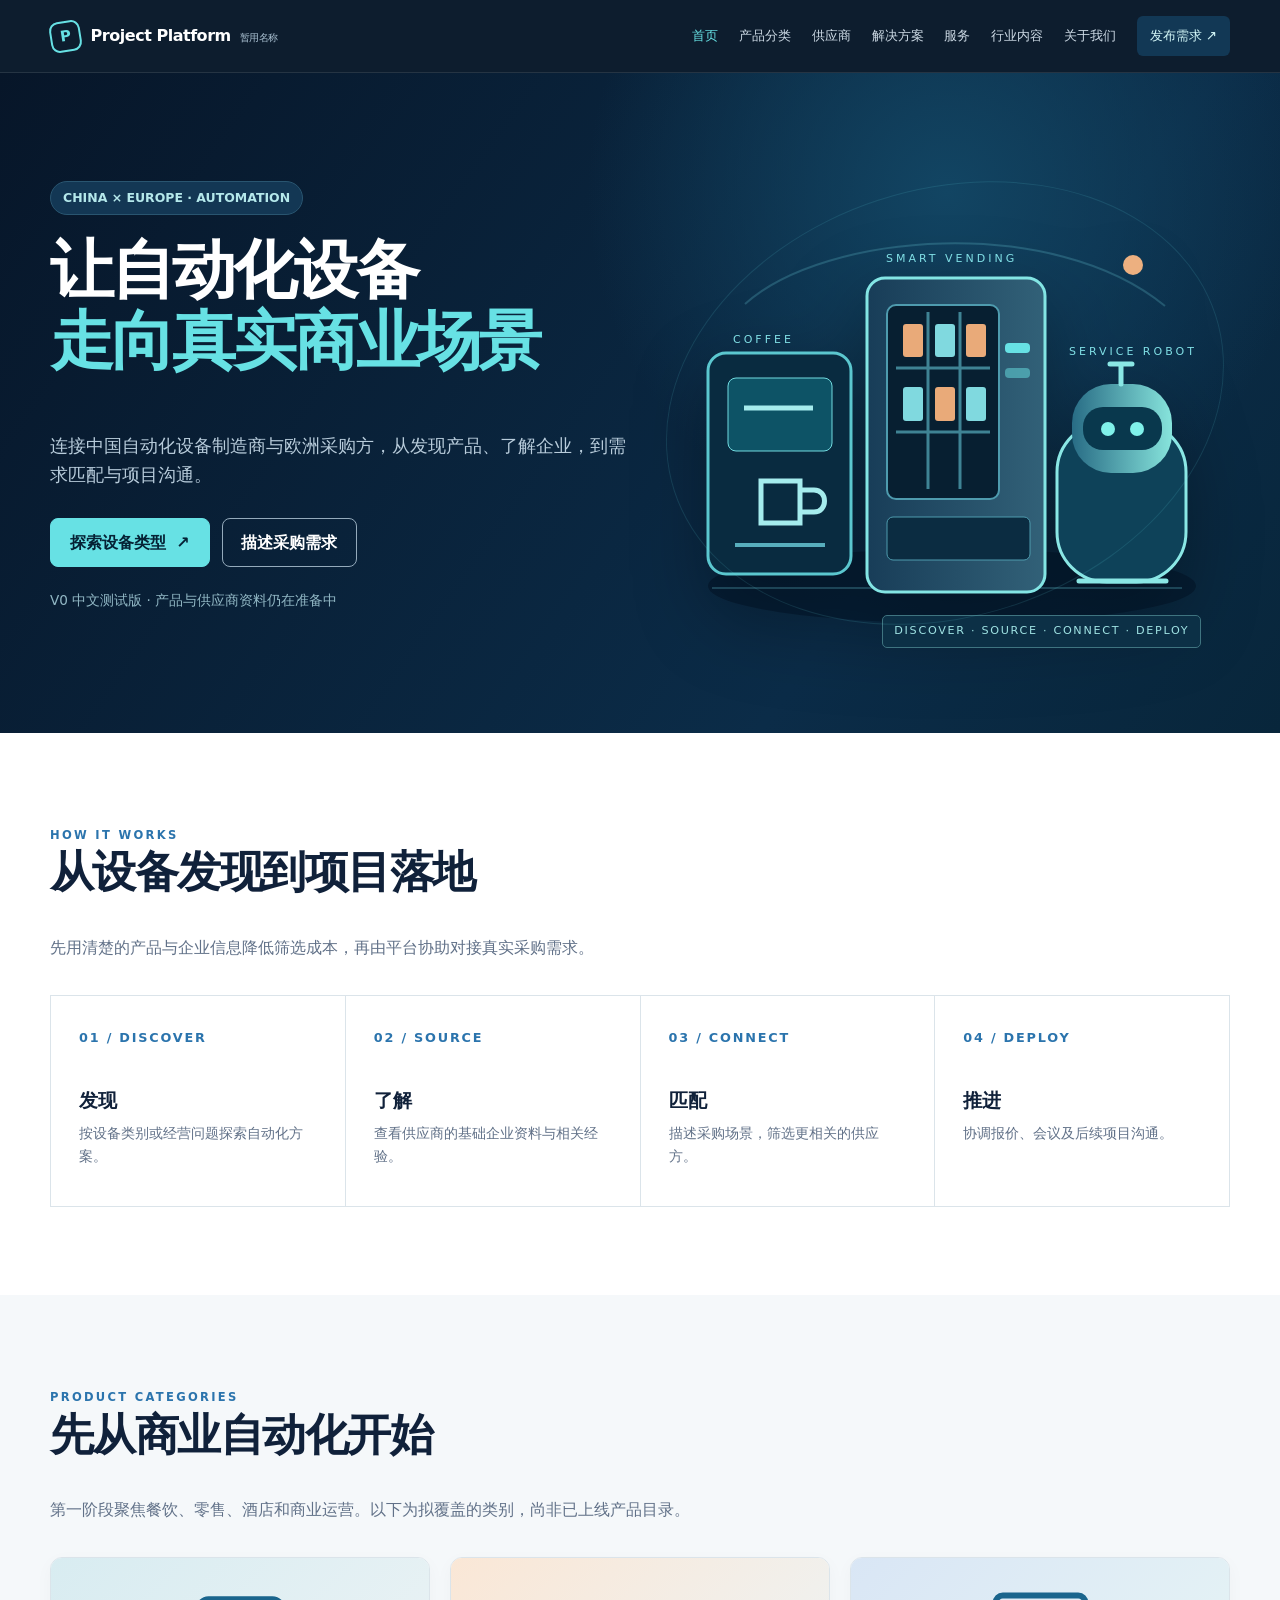
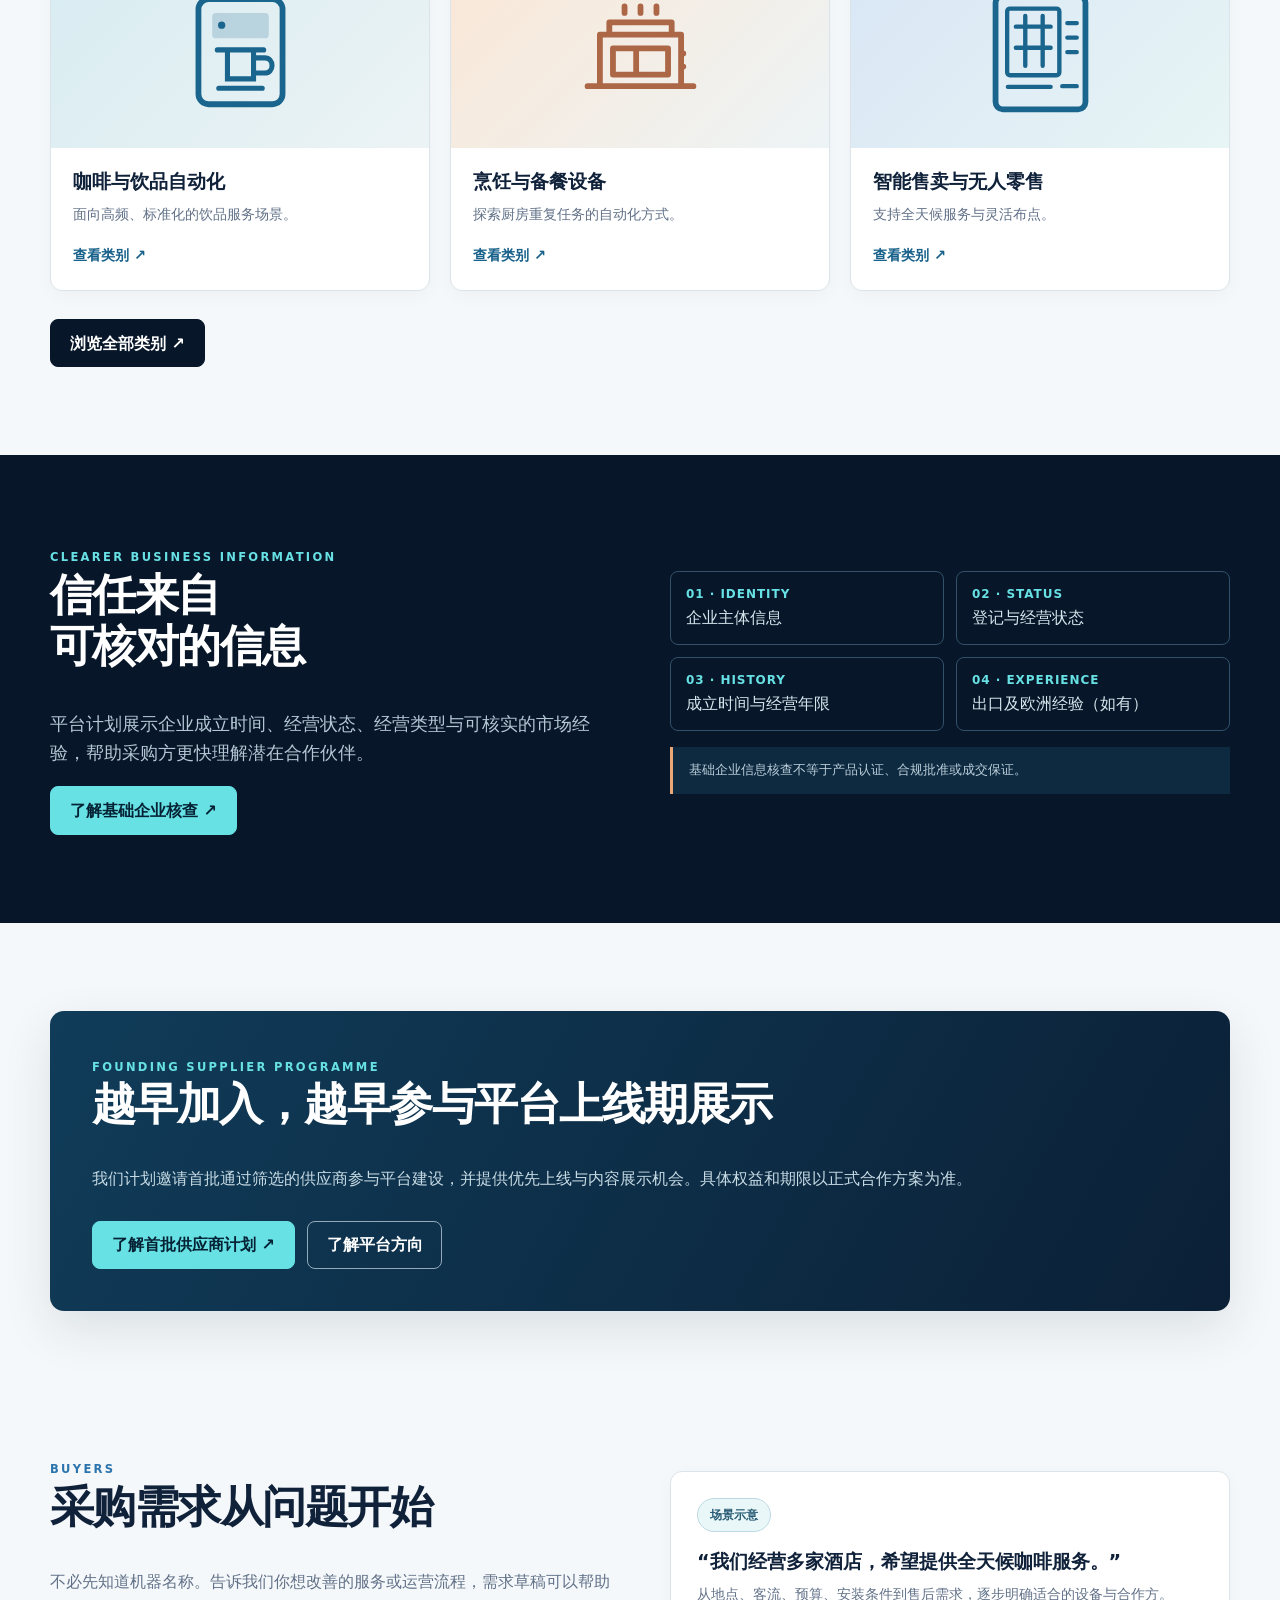
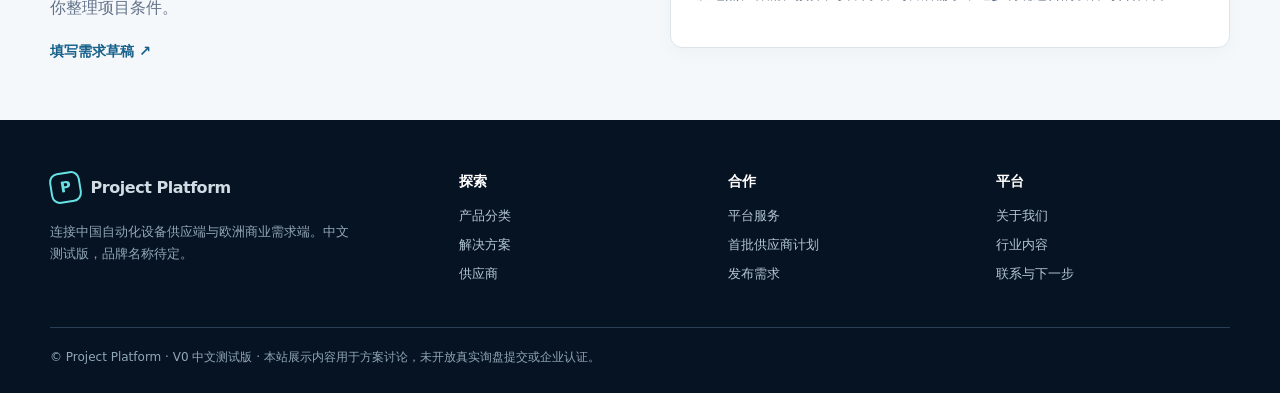
==== index.html @ 9dcdb8d5 "Build Chinese V0 automation marketplace website" ====
<!doctype html><html lang="zh-CN"><head><meta charset="utf-8"><meta name="viewport" content="width=device-width, initial-scale=1"><meta name="robots" content="noindex,nofollow"><meta name="description" content="Project Platform 中文测试版：探索面向餐饮、零售和商业运营的自动化设备与跨境采购服务。"><title>Project Platform｜自动化设备跨境连接平台</title><link rel="icon" href="assets/favicon.svg" type="image/svg+xml"><link rel="stylesheet" href="assets/style.css"><script src="assets/app.js" defer></script></head><body data-page="home"><a class="skip-link" href="#main">跳到正文</a><div id="site-header"></div><main id="main">
<section class="hero"><div class="container hero-grid"><div><span class="pill dark">CHINA × EUROPE · AUTOMATION</span><h1 style="margin-top:20px">让自动化设备<br><em>走向真实商业场景</em></h1><p class="lead">连接中国自动化设备制造商与欧洲采购方，从发现产品、了解企业，到需求匹配与项目沟通。</p><div class="button-group"><a class="button" href="products.html">探索设备类型 <span aria-hidden="true">↗</span></a><a class="button secondary" href="requirement.html">描述采购需求</a></div><p class="subtle" style="color:#91b7c4;margin-top:22px">V0 中文测试版 · 产品与供应商资料仍在准备中</p></div><div class="hero-art" aria-label="自动咖啡设备、售卖机与服务机器人概念示意"><svg viewBox="0 0 570 480" role="img" aria-hidden="true" xmlns="http://www.w3.org/2000/svg"><defs><linearGradient id="g1" x1="0" x2="1"><stop stop-color="#286c85"/><stop offset="1" stop-color="#87e4dc"/></linearGradient><linearGradient id="g2" x1="0" x2="1"><stop stop-color="#183d58"/><stop offset="1" stop-color="#326178"/></linearGradient></defs><ellipse cx="292" cy="423" rx="244" ry="37" fill="#001020" opacity=".48"/><path d="M52 425h470M85 141c80-72 308-90 420 2" fill="none" stroke="#5fb8c5" stroke-opacity=".28" stroke-width="2"/><circle cx="473" cy="102" r="10" fill="#edb080"/><circle cx="68" cy="296" r="5" fill="#67e1e4"/><g transform="translate(48 157)"><rect x="0" y="33" width="143" height="221" rx="18" fill="#092b40" stroke="#5bc7cf" stroke-width="3"/><rect x="20" y="58" width="104" height="73" rx="8" fill="#0d5366" stroke="#72dbe0"/><path d="M36 88h69M53 161h39v42H53zm39 9h14c14 0 14 22 0 22H92" fill="none" stroke="#a5eced" stroke-width="5"/><path d="M27 225h90" stroke="#58aebd" stroke-width="4"/><text x="25" y="23" fill="#80dfe5" font-size="11" letter-spacing="3">COFFEE</text></g><g transform="translate(207 75)"><rect x="0" y="40" width="178" height="314" rx="18" fill="url(#g2)" stroke="#83e5e4" stroke-width="3"/><rect x="20" y="67" width="112" height="194" rx="9" fill="#071f31" stroke="#4e9bae" stroke-width="2"/><path d="M29 130h94M29 194h94M61 74v177M93 74v177" stroke="#4d9dad" opacity=".8" stroke-width="3"/><rect x="36" y="86" width="20" height="33" rx="3" fill="#e9aa79"/><rect x="68" y="86" width="20" height="33" rx="3" fill="#80d9df"/><rect x="99" y="86" width="20" height="33" rx="3" fill="#e9aa79"/><rect x="36" y="149" width="20" height="34" rx="3" fill="#80d9df"/><rect x="68" y="149" width="20" height="34" rx="3" fill="#e9aa79"/><rect x="99" y="149" width="20" height="34" rx="3" fill="#80d9df"/><rect x="138" y="105" width="25" height="10" rx="4" fill="#67e1e4"/><rect x="138" y="130" width="25" height="10" rx="4" fill="#67e1e4" opacity=".5"/><rect x="20" y="279" width="143" height="43" rx="6" fill="#0b2c41" stroke="#4e9bae"/><text x="19" y="24" fill="#80dfe5" font-size="11" letter-spacing="3">SMART VENDING</text></g><g transform="translate(397 179)"><rect x="0" y="80" width="129" height="160" rx="50" fill="#0e4259" stroke="#8ae7e5" stroke-width="3"/><rect x="15" y="42" width="100" height="89" rx="39" fill="url(#g1)"/><rect x="26" y="65" width="79" height="43" rx="20" fill="#09384d"/><circle cx="51" cy="87" r="7" fill="#80f1ea"/><circle cx="80" cy="87" r="7" fill="#80f1ea"/><path d="M64 42V23m-11-1h22M22 239h87" stroke="#8ae7e5" stroke-width="5" stroke-linecap="round"/><text x="12" y="13" fill="#80dfe5" font-size="11" letter-spacing="3">SERVICE ROBOT</text></g></svg><div class="hero-caption">DISCOVER · SOURCE · CONNECT · DEPLOY</div></div></div></section>
<section class="section story"><div class="container"><div class="section-heading reveal"><span class="eyebrow">HOW IT WORKS</span><h2>从设备发现到项目落地</h2><p>先用清楚的产品与企业信息降低筛选成本，再由平台协助对接真实采购需求。</p></div><div class="story-grid"><div class="story-step reveal"><span>01 / DISCOVER</span><h3>发现</h3><p>按设备类别或经营问题探索自动化方案。</p></div><div class="story-step reveal"><span>02 / SOURCE</span><h3>了解</h3><p>查看供应商的基础企业资料与相关经验。</p></div><div class="story-step reveal"><span>03 / CONNECT</span><h3>匹配</h3><p>描述采购场景，筛选更相关的供应方。</p></div><div class="story-step reveal"><span>04 / DEPLOY</span><h3>推进</h3><p>协调报价、会议及后续项目沟通。</p></div></div></div></section>
<section class="section"><div class="container"><div class="section-heading reveal"><span class="eyebrow">PRODUCT CATEGORIES</span><h2>先从商业自动化开始</h2><p>第一阶段聚焦餐饮、零售、酒店和商业运营。以下为拟覆盖的类别，尚非已上线产品目录。</p></div><div class="card-grid"><article class="card reveal"><div class="card-visual"><svg aria-hidden="true"><use href="assets/illustrations.svg#coffee"/></svg></div><div class="card-body"><h3>咖啡与饮品自动化</h3><p>面向高频、标准化的饮品服务场景。</p><a class="text-link" href="products.html#coffee">查看类别 ↗</a></div></article><article class="card reveal"><div class="card-visual orange"><svg aria-hidden="true"><use href="assets/illustrations.svg#cooking"/></svg></div><div class="card-body"><h3>烹饪与备餐设备</h3><p>探索厨房重复任务的自动化方式。</p><a class="text-link" href="products.html#cooking">查看类别 ↗</a></div></article><article class="card reveal"><div class="card-visual blue"><svg aria-hidden="true"><use href="assets/illustrations.svg#vending"/></svg></div><div class="card-body"><h3>智能售卖与无人零售</h3><p>支持全天候服务与灵活布点。</p><a class="text-link" href="products.html#vending">查看类别 ↗</a></div></article></div><div style="margin-top:28px"><a class="button ink" href="products.html">浏览全部类别 ↗</a></div></div></section>
<section class="section dark-section"><div class="container split"><div class="reveal"><span class="eyebrow light">CLEARER BUSINESS INFORMATION</span><h2>信任来自<br>可核对的信息</h2><p class="lead">平台计划展示企业成立时间、经营状态、经营类型与可核实的市场经验，帮助采购方更快理解潜在合作伙伴。</p><a class="button" href="suppliers.html">了解基础企业核查 ↗</a></div><div class="reveal"><div class="trust-list"><div><strong>01 · Identity</strong>企业主体信息</div><div><strong>02 · Status</strong>登记与经营状态</div><div><strong>03 · History</strong>成立时间与经营年限</div><div><strong>04 · Experience</strong>出口及欧洲经验（如有）</div></div><p class="note dark" style="margin-top:16px">基础企业信息核查不等于产品认证、合规批准或成交保证。</p></div></div></section>
<section class="section"><div class="container"><div class="callout reveal"><span class="eyebrow light">FOUNDING SUPPLIER PROGRAMME</span><h2>越早加入，越早参与平台上线期展示</h2><p>我们计划邀请首批通过筛选的供应商参与平台建设，并提供优先上线与内容展示机会。具体权益和期限以正式合作方案为准。</p><div class="button-group"><a class="button" href="suppliers.html#founding">了解首批供应商计划 ↗</a><a class="button secondary" href="about.html">了解平台方向</a></div></div></div></section>
<section class="section-tight"><div class="container split"><div><span class="eyebrow">BUYERS</span><h2>采购需求从问题开始</h2><p>不必先知道机器名称。告诉我们你想改善的服务或运营流程，需求草稿可以帮助你整理项目条件。</p><a class="text-link" href="requirement.html">填写需求草稿 ↗</a></div><div class="card" style="padding:26px"><span class="pill">场景示意</span><h3 style="margin-top:18px">“我们经营多家酒店，希望提供全天候咖啡服务。”</h3><p>从地点、客流、预算、安装条件到售后需求，逐步明确适合的设备与合作方。</p></div></div></section>
</main><div id="site-footer"></div></body></html>
---- assets/style.css ----
:root{--ink:#10213a;--muted:#617188;--navy:#071629;--navy2:#0c2543;--cyan:#67e1e4;--blue:#2b74ad;--cream:#f5f8fa;--line:#dbe4ea;--white:#fff;--orange:#e9a777;--shadow:0 18px 50px rgba(9,33,59,.11)}
*{box-sizing:border-box}html{scroll-behavior:smooth}body{margin:0;font-family:Inter,"Noto Sans SC","Microsoft YaHei",system-ui,sans-serif;color:var(--ink);background:var(--cream);line-height:1.65}button,input,select,textarea{font:inherit}button{cursor:pointer}a{color:inherit;text-decoration:none}img,svg{max-width:100%}.skip-link{position:absolute;left:-9999px;top:0;background:#fff;padding:.6rem 1rem;z-index:100}.skip-link:focus{left:1rem}.container{width:min(1180px,calc(100% - 40px));margin:auto}.eyebrow{text-transform:uppercase;letter-spacing:.2em;font-size:.72rem;font-weight:800;color:var(--blue)}.eyebrow.light{color:var(--cyan)}h1,h2,h3,p{margin-top:0}h1{font-size:clamp(2.7rem,5vw,5rem);line-height:1.11;letter-spacing:-.045em}h2{font-size:clamp(2rem,3.4vw,3.2rem);line-height:1.18;letter-spacing:-.035em}h3{font-size:1.2rem;line-height:1.3}p{color:var(--muted)}.lead{font-size:1.13rem;max-width:720px}.section{padding:88px 0}.section-tight{padding:56px 0}.section-heading{max-width:760px;margin-bottom:34px}.section-heading p{max-width:680px}.subtle{font-size:.85rem;color:var(--muted)}.pill{display:inline-flex;align-items:center;gap:.5rem;border:1px solid #bcd8e1;border-radius:99px;padding:.36rem .75rem;color:#295d76;font-size:.78rem;font-weight:700;background:#eaf7f8}.pill.dark{background:#133754;border-color:#295570;color:#b4e8eb}.button{display:inline-flex;align-items:center;justify-content:center;gap:.65rem;background:var(--cyan);color:#052235;border:1px solid var(--cyan);padding:.85rem 1.18rem;border-radius:8px;font-weight:800;line-height:1.2;transition:transform .18s,box-shadow .18s,background .18s}.button:hover{transform:translateY(-2px);box-shadow:0 10px 26px rgba(61,205,214,.22)}.button:focus-visible,a:focus-visible,button:focus-visible,input:focus-visible,select:focus-visible,textarea:focus-visible{outline:3px solid #f0ad68;outline-offset:3px}.button.secondary{background:transparent;border-color:#94aabb;color:#fff}.button.secondary:hover{background:#16344d}.button.ink{background:var(--navy);border-color:var(--navy);color:#fff}.button.outline{background:transparent;border-color:#90abbc;color:var(--navy)}.button-group{display:flex;flex-wrap:wrap;gap:.75rem;margin-top:1.75rem}.site-header{position:sticky;top:0;z-index:50;background:rgba(6,22,40,.97);color:#fff;border-bottom:1px solid rgba(255,255,255,.1);backdrop-filter:blur(12px)}.header-inner{height:72px;display:flex;align-items:center;justify-content:space-between;gap:2rem}.brand{display:flex;align-items:center;gap:.6rem;font-weight:900;letter-spacing:-.03em;white-space:nowrap}.brand-mark{display:grid;place-items:center;width:31px;height:31px;border:2px solid var(--cyan);border-radius:9px;color:var(--cyan);font-size:.93rem;transform:rotate(-9deg)}.brand small{font-size:.65rem;color:#aac1d2;font-weight:500;margin-left:.25rem}.nav-links{display:flex;align-items:center;gap:1.3rem;font-size:.84rem}.nav-links a{color:#cedbe6;transition:color .18s}.nav-links a:hover,.nav-links a[aria-current=page]{color:var(--cyan)}.nav-links .nav-cta{background:#123855;color:#d5f9f9;padding:.55rem .8rem;border-radius:6px}.menu-toggle{display:none;background:none;color:#fff;border:1px solid #4f6579;border-radius:6px;padding:.4rem .65rem}.hero{background:radial-gradient(circle at 74% 18%,#124563 0,transparent 33%),linear-gradient(125deg,#071629,#0b2c48 70%,#08263b);color:#fff;overflow:hidden}.hero-grid{min-height:655px;display:grid;grid-template-columns:1.02fr .98fr;align-items:center;gap:1rem;padding:75px 0}.hero p{color:#b8ccdb}.hero h1 em{font-style:normal;color:var(--cyan)}.hero-art{position:relative;min-height:510px;display:grid;place-items:center}.hero-art svg{width:100%;max-width:570px;filter:drop-shadow(0 25px 35px rgba(0,0,0,.3));animation:float 7s ease-in-out infinite}.hero-art:after{content:"";position:absolute;inset:8% 0;border:1px solid rgba(103,225,228,.13);border-radius:50%;transform:rotate(-18deg);pointer-events:none}.hero-caption{position:absolute;bottom:2%;right:5%;padding:.4rem .7rem;border:1px solid #3f7480;background:#0c3046;border-radius:5px;color:#9fe2e3;font-size:.7rem;letter-spacing:.15em}.story{background:#fff}.story-grid{display:grid;grid-template-columns:repeat(4,1fr);gap:1px;background:var(--line);border:1px solid var(--line)}.story-step{background:#fff;padding:28px;min-height:210px}.story-step span{color:var(--blue);font-size:.8rem;font-weight:900;letter-spacing:.14em}.story-step h3{margin:38px 0 8px}.story-step p{font-size:.9rem;margin:0}.card-grid{display:grid;grid-template-columns:repeat(3,1fr);gap:20px}.card{background:#fff;border:1px solid var(--line);border-radius:12px;overflow:hidden;box-shadow:0 5px 18px rgba(6,28,49,.03);transition:transform .2s,box-shadow .2s}.card:hover{transform:translateY(-4px);box-shadow:var(--shadow)}.card-body{padding:22px}.card h3{margin:0 0 8px}.card p{font-size:.9rem}.card-visual{height:190px;display:grid;place-items:center;background:linear-gradient(135deg,#d8ecf1,#ecf3f5)}.card-visual svg{width:145px;height:145px;color:#1a658d}.card-visual.orange{background:linear-gradient(135deg,#fae7d6,#edf4f6)}.card-visual.orange svg{color:#ac6746}.card-visual.blue{background:linear-gradient(135deg,#d9e6f5,#e7f5f5)}.text-link{display:inline-flex;align-items:center;gap:.4rem;font-weight:800;color:#17618b;font-size:.9rem}.text-link:hover{text-decoration:underline}.tag-list{display:flex;flex-wrap:wrap;gap:.5rem}.tag{background:#edf4f7;color:#3b637c;border-radius:99px;padding:.25rem .65rem;font-size:.75rem;font-weight:700}.split{display:grid;grid-template-columns:1fr 1fr;gap:60px;align-items:center}.dark-section{background:var(--navy);color:#fff}.dark-section p{color:#b4c7d5}.trust-list{display:grid;grid-template-columns:1fr 1fr;gap:12px}.trust-list div{border:1px solid #31516a;border-radius:8px;padding:13px 15px;color:#d5e7ed}.trust-list strong{display:block;color:var(--cyan);font-size:.75rem;text-transform:uppercase;letter-spacing:.08em}.note{border-left:3px solid var(--orange);padding:12px 16px;background:#fff8f1;color:#725940;font-size:.84rem}.note.dark{background:#0e2a41;color:#bbced9}.callout{border-radius:14px;background:linear-gradient(120deg,#103c59,#0b2036);color:#fff;padding:42px;box-shadow:var(--shadow)}.callout p{color:#c7dbe5}.callout h2{max-width:680px}.page-hero{background:linear-gradient(125deg,#071629,#113854);color:#fff;padding:82px 0 78px}.page-hero h1{font-size:clamp(2.5rem,4vw,4.3rem);max-width:930px}.page-hero p{color:#bed0dd;max-width:720px}.breadcrumbs{color:#8ab5c7;font-size:.8rem;margin-bottom:30px}.breadcrumbs a:hover{text-decoration:underline}.filter-bar{display:flex;flex-wrap:wrap;gap:.55rem;margin-bottom:24px}.filter-button{padding:.5rem .8rem;border:1px solid #bed0dc;background:#fff;border-radius:99px;color:#315470;font-size:.82rem;font-weight:700}.filter-button[aria-pressed=true]{background:var(--navy);color:#fff;border-color:var(--navy)}.profile-demo{background:#fff;border:1px solid var(--line);box-shadow:var(--shadow);border-radius:14px;padding:30px}.profile-demo .demo-label{color:#ae683b;background:#fff1e5;border-radius:4px;padding:.2rem .5rem;font-size:.75rem;font-weight:800}.detail-grid{display:grid;grid-template-columns:repeat(2,1fr);gap:0 28px}.detail{border-bottom:1px solid var(--line);padding:13px 0;display:flex;justify-content:space-between;gap:12px;font-size:.88rem}.detail span{color:var(--muted)}.detail strong{text-align:right}.timeline{display:grid;grid-template-columns:repeat(3,1fr);gap:16px}.timeline .card-body{min-height:210px}.number{font-size:2.2rem;font-weight:900;color:#b7d5e4;line-height:1}.service-list{display:grid;grid-template-columns:repeat(2,1fr);gap:16px}.service-item{background:#fff;border:1px solid var(--line);border-radius:10px;padding:25px}.service-item h3{margin:0 0 10px}.service-item p{margin:0}.form-shell{display:grid;grid-template-columns:1.3fr .7fr;gap:28px;align-items:start}.form-card,.side-card{background:#fff;border:1px solid var(--line);border-radius:12px;padding:30px}.form-grid{display:grid;grid-template-columns:repeat(2,1fr);gap:16px}.field{display:flex;flex-direction:column;gap:5px}.field.full{grid-column:1/-1}.field label{font-size:.82rem;font-weight:800;color:#31506a}.field input,.field select,.field textarea{width:100%;border:1px solid #bdcdd8;border-radius:7px;padding:.7rem .8rem;background:#fff;color:var(--ink)}.field textarea{min-height:130px;resize:vertical}.field small{color:var(--muted)}.form-actions{display:flex;flex-wrap:wrap;gap:10px;margin-top:20px}.result{display:none;margin-top:20px;border:1px solid #88c7ce;background:#f1fbfb;border-radius:8px;padding:20px}.result.open{display:block}.result pre{white-space:pre-wrap;font-family:inherit;font-size:.9rem;color:var(--ink)}.status{min-height:1.5em;color:#1c6a71;font-size:.85rem}.item-list{list-style:none;padding:0;margin:0}.item-list li{padding:12px 0;border-bottom:1px solid var(--line)}.item-list li:last-child{border:0}.item-list li:before{content:"↗";color:var(--blue);margin-right:.65rem}.site-footer{background:#061322;color:#d1dce5;padding:52px 0 25px}.footer-grid{display:grid;grid-template-columns:1.6fr repeat(3,1fr);gap:35px}.site-footer h3{color:#fff;font-size:.9rem}.site-footer a{display:block;color:#b4c8d5;font-size:.82rem;margin:.45rem 0}.site-footer a:hover{color:var(--cyan)}.site-footer p{color:#91a7b7;font-size:.82rem}.footer-bottom{border-top:1px solid #274056;margin-top:35px;padding-top:20px;color:#91a7b7;font-size:.75rem}.reveal{opacity:0;transform:translateY(18px);transition:opacity .55s,transform .55s}.reveal.visible{opacity:1;transform:none}[hidden]{display:none!important}@keyframes float{0%,100%{transform:translateY(0)}50%{transform:translateY(-10px)}}@media(max-width:1000px){.nav-links{gap:.7rem;font-size:.77rem}.hero-grid{min-height:590px}.footer-grid{grid-template-columns:repeat(2,1fr)}}@media(max-width:760px){.container{width:min(100% - 30px,1180px)}.header-inner{height:64px}.menu-toggle{display:block}.nav-links{display:none;position:absolute;left:0;right:0;top:64px;background:#071629;padding:16px 20px 24px;flex-direction:column;align-items:stretch;gap:0;border-top:1px solid #294155}.nav-links.open{display:flex}.nav-links a{padding:.7rem 0;border-bottom:1px solid #233e55}.hero-grid,.split,.form-shell{grid-template-columns:1fr}.hero-grid{padding:70px 0 35px;min-height:auto}.hero-art{min-height:300px}.hero-art svg{max-width:420px}.section{padding:65px 0}.story-grid,.card-grid,.timeline,.service-list{grid-template-columns:1fr 1fr}.trust-list{grid-template-columns:1fr}.footer-grid{grid-template-columns:repeat(2,1fr)}.callout{padding:30px}}@media(max-width:520px){h1{font-size:2.6rem}.story-grid,.card-grid,.timeline,.service-list,.form-grid,.detail-grid{grid-template-columns:1fr}.hero-art{min-height:240px}.footer-grid{grid-template-columns:1fr 1fr;gap:24px}.page-hero{padding:60px 0}.form-card,.side-card{padding:22px}.detail{display:block}.detail strong{display:block;text-align:left}.brand small{display:none}}@media(prefers-reduced-motion:reduce){html{scroll-behavior:auto}*,*:before,*:after{animation-duration:.01ms!important;transition-duration:.01ms!important}.reveal{opacity:1;transform:none}}
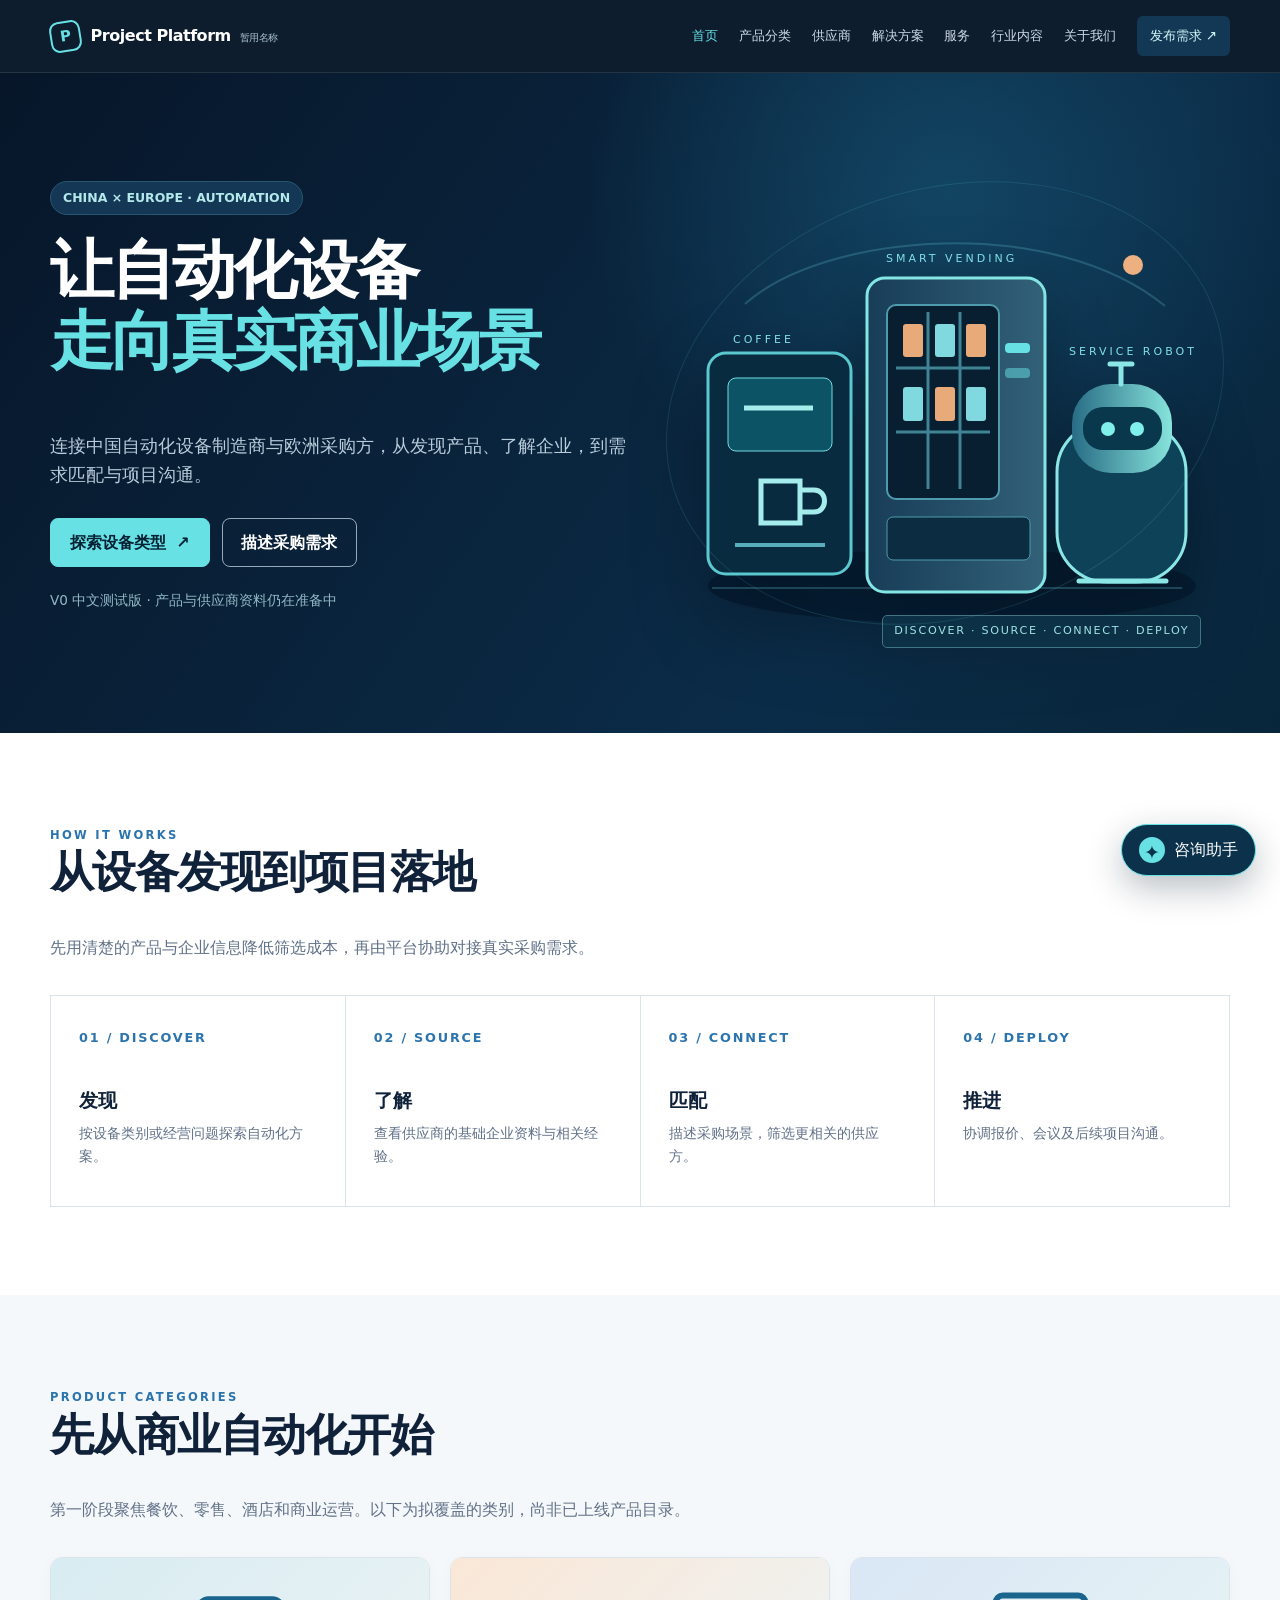
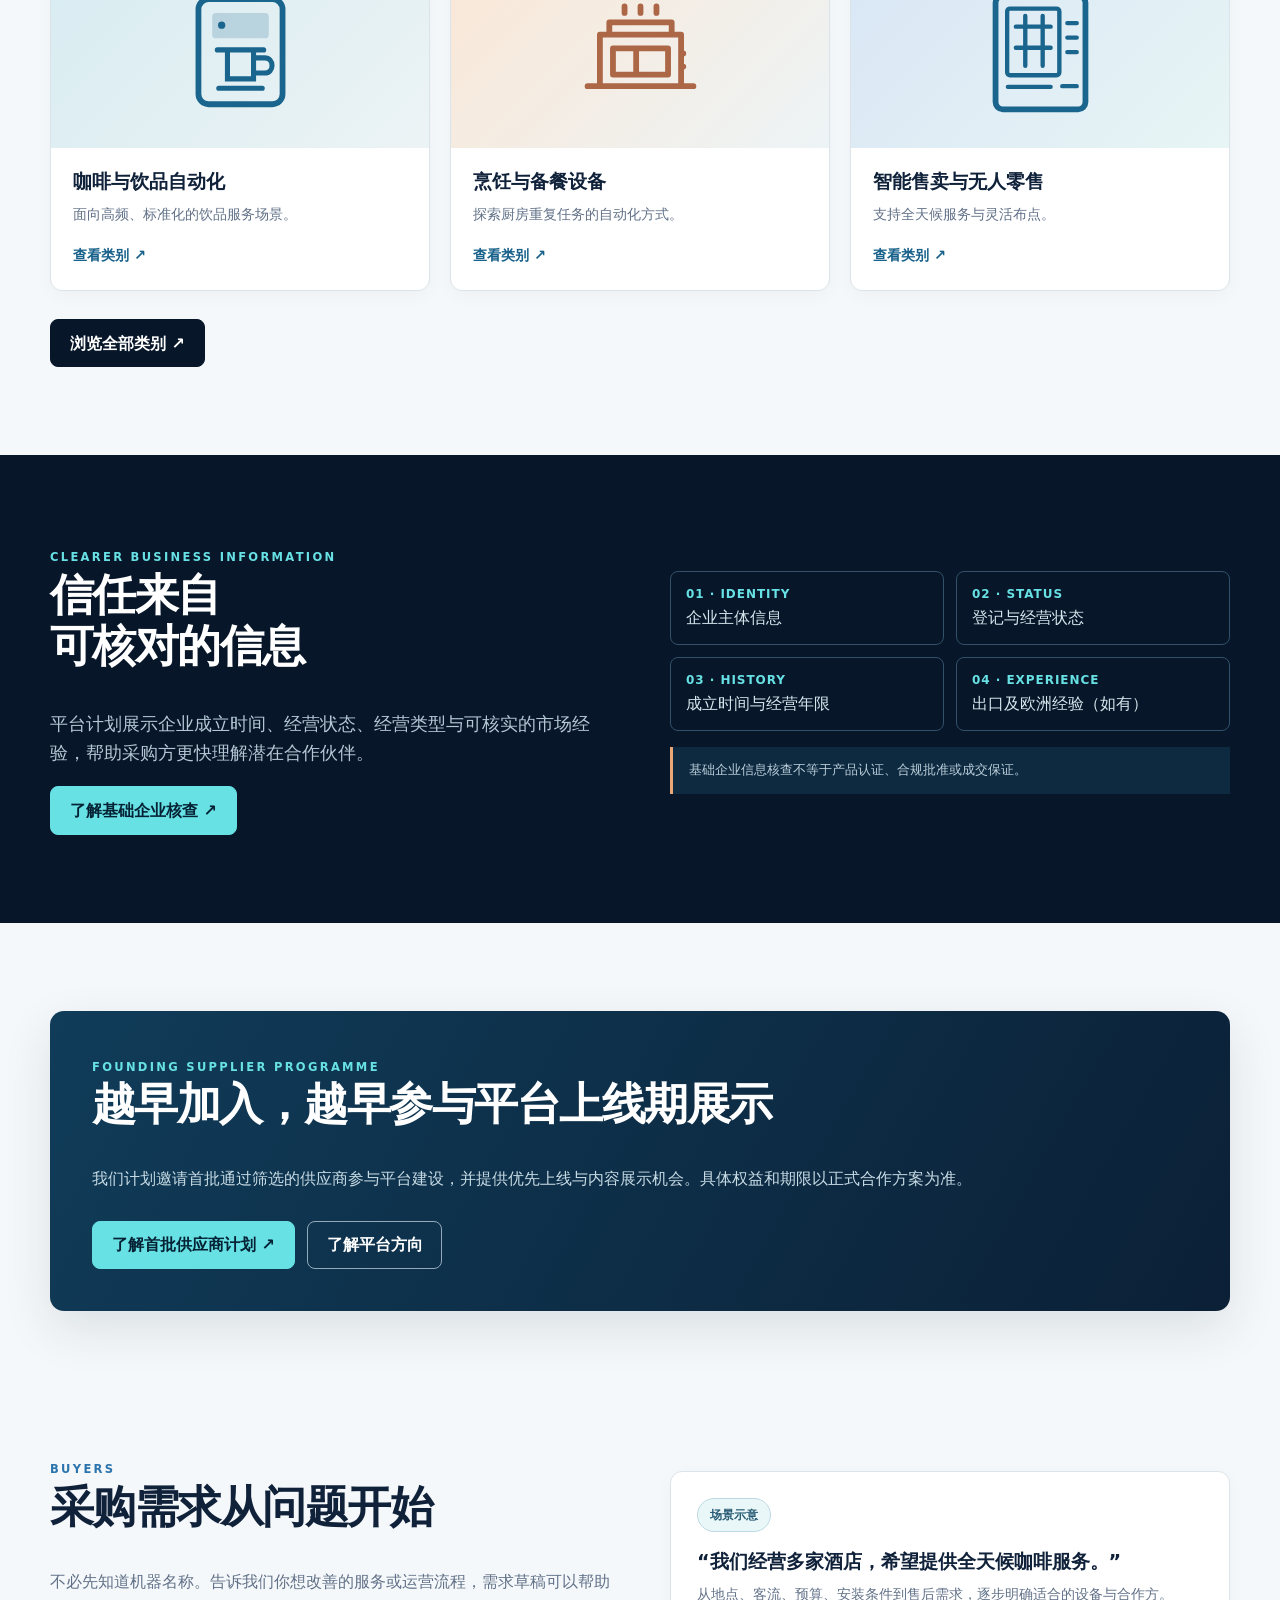
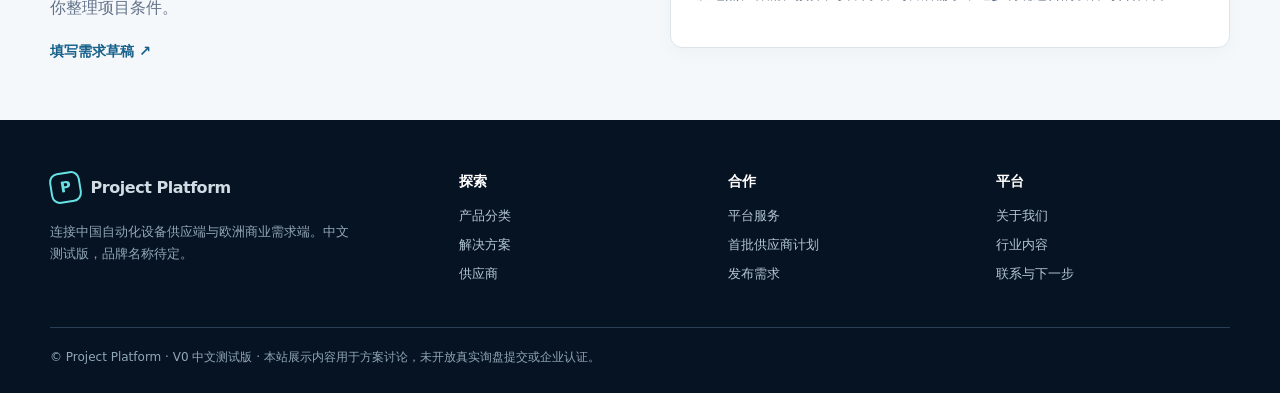
==== commit 080d7e33: "Refresh cached site script for assistant launch" ====
--- a/index.html
+++ b/index.html
@@ -1,4 +1,4 @@
-<!doctype html><html lang="zh-CN"><head><meta charset="utf-8"><meta name="viewport" content="width=device-width, initial-scale=1"><meta name="robots" content="noindex,nofollow"><meta name="description" content="Project Platform 中文测试版：探索面向餐饮、零售和商业运营的自动化设备与跨境采购服务。"><title>Project Platform｜自动化设备跨境连接平台</title><link rel="icon" href="assets/favicon.svg" type="image/svg+xml"><link rel="stylesheet" href="assets/style.css"><script src="assets/app.js" defer></script></head><body data-page="home"><a class="skip-link" href="#main">跳到正文</a><div id="site-header"></div><main id="main">
+<!doctype html><html lang="zh-CN"><head><meta charset="utf-8"><meta name="viewport" content="width=device-width, initial-scale=1"><meta name="robots" content="noindex,nofollow"><meta name="description" content="Project Platform 中文测试版：探索面向餐饮、零售和商业运营的自动化设备与跨境采购服务。"><title>Project Platform｜自动化设备跨境连接平台</title><link rel="icon" href="assets/favicon.svg" type="image/svg+xml"><link rel="stylesheet" href="assets/style.css"><script src="assets/app.js?v=assistant1" defer></script></head><body data-page="home"><a class="skip-link" href="#main">跳到正文</a><div id="site-header"></div><main id="main">
 <section class="hero"><div class="container hero-grid"><div><span class="pill dark">CHINA × EUROPE · AUTOMATION</span><h1 style="margin-top:20px">让自动化设备<br><em>走向真实商业场景</em></h1><p class="lead">连接中国自动化设备制造商与欧洲采购方，从发现产品、了解企业，到需求匹配与项目沟通。</p><div class="button-group"><a class="button" href="products.html">探索设备类型 <span aria-hidden="true">↗</span></a><a class="button secondary" href="requirement.html">描述采购需求</a></div><p class="subtle" style="color:#91b7c4;margin-top:22px">V0 中文测试版 · 产品与供应商资料仍在准备中</p></div><div class="hero-art" aria-label="自动咖啡设备、售卖机与服务机器人概念示意"><svg viewBox="0 0 570 480" role="img" aria-hidden="true" xmlns="http://www.w3.org/2000/svg"><defs><linearGradient id="g1" x1="0" x2="1"><stop stop-color="#286c85"/><stop offset="1" stop-color="#87e4dc"/></linearGradient><linearGradient id="g2" x1="0" x2="1"><stop stop-color="#183d58"/><stop offset="1" stop-color="#326178"/></linearGradient></defs><ellipse cx="292" cy="423" rx="244" ry="37" fill="#001020" opacity=".48"/><path d="M52 425h470M85 141c80-72 308-90 420 2" fill="none" stroke="#5fb8c5" stroke-opacity=".28" stroke-width="2"/><circle cx="473" cy="102" r="10" fill="#edb080"/><circle cx="68" cy="296" r="5" fill="#67e1e4"/><g transform="translate(48 157)"><rect x="0" y="33" width="143" height="221" rx="18" fill="#092b40" stroke="#5bc7cf" stroke-width="3"/><rect x="20" y="58" width="104" height="73" rx="8" fill="#0d5366" stroke="#72dbe0"/><path d="M36 88h69M53 161h39v42H53zm39 9h14c14 0 14 22 0 22H92" fill="none" stroke="#a5eced" stroke-width="5"/><path d="M27 225h90" stroke="#58aebd" stroke-width="4"/><text x="25" y="23" fill="#80dfe5" font-size="11" letter-spacing="3">COFFEE</text></g><g transform="translate(207 75)"><rect x="0" y="40" width="178" height="314" rx="18" fill="url(#g2)" stroke="#83e5e4" stroke-width="3"/><rect x="20" y="67" width="112" height="194" rx="9" fill="#071f31" stroke="#4e9bae" stroke-width="2"/><path d="M29 130h94M29 194h94M61 74v177M93 74v177" stroke="#4d9dad" opacity=".8" stroke-width="3"/><rect x="36" y="86" width="20" height="33" rx="3" fill="#e9aa79"/><rect x="68" y="86" width="20" height="33" rx="3" fill="#80d9df"/><rect x="99" y="86" width="20" height="33" rx="3" fill="#e9aa79"/><rect x="36" y="149" width="20" height="34" rx="3" fill="#80d9df"/><rect x="68" y="149" width="20" height="34" rx="3" fill="#e9aa79"/><rect x="99" y="149" width="20" height="34" rx="3" fill="#80d9df"/><rect x="138" y="105" width="25" height="10" rx="4" fill="#67e1e4"/><rect x="138" y="130" width="25" height="10" rx="4" fill="#67e1e4" opacity=".5"/><rect x="20" y="279" width="143" height="43" rx="6" fill="#0b2c41" stroke="#4e9bae"/><text x="19" y="24" fill="#80dfe5" font-size="11" letter-spacing="3">SMART VENDING</text></g><g transform="translate(397 179)"><rect x="0" y="80" width="129" height="160" rx="50" fill="#0e4259" stroke="#8ae7e5" stroke-width="3"/><rect x="15" y="42" width="100" height="89" rx="39" fill="url(#g1)"/><rect x="26" y="65" width="79" height="43" rx="20" fill="#09384d"/><circle cx="51" cy="87" r="7" fill="#80f1ea"/><circle cx="80" cy="87" r="7" fill="#80f1ea"/><path d="M64 42V23m-11-1h22M22 239h87" stroke="#8ae7e5" stroke-width="5" stroke-linecap="round"/><text x="12" y="13" fill="#80dfe5" font-size="11" letter-spacing="3">SERVICE ROBOT</text></g></svg><div class="hero-caption">DISCOVER · SOURCE · CONNECT · DEPLOY</div></div></div></section>
 <section class="section story"><div class="container"><div class="section-heading reveal"><span class="eyebrow">HOW IT WORKS</span><h2>从设备发现到项目落地</h2><p>先用清楚的产品与企业信息降低筛选成本，再由平台协助对接真实采购需求。</p></div><div class="story-grid"><div class="story-step reveal"><span>01 / DISCOVER</span><h3>发现</h3><p>按设备类别或经营问题探索自动化方案。</p></div><div class="story-step reveal"><span>02 / SOURCE</span><h3>了解</h3><p>查看供应商的基础企业资料与相关经验。</p></div><div class="story-step reveal"><span>03 / CONNECT</span><h3>匹配</h3><p>描述采购场景，筛选更相关的供应方。</p></div><div class="story-step reveal"><span>04 / DEPLOY</span><h3>推进</h3><p>协调报价、会议及后续项目沟通。</p></div></div></div></section>
 <section class="section"><div class="container"><div class="section-heading reveal"><span class="eyebrow">PRODUCT CATEGORIES</span><h2>先从商业自动化开始</h2><p>第一阶段聚焦餐饮、零售、酒店和商业运营。以下为拟覆盖的类别，尚非已上线产品目录。</p></div><div class="card-grid"><article class="card reveal"><div class="card-visual"><svg aria-hidden="true"><use href="assets/illustrations.svg#coffee"/></svg></div><div class="card-body"><h3>咖啡与饮品自动化</h3><p>面向高频、标准化的饮品服务场景。</p><a class="text-link" href="products.html#coffee">查看类别 ↗</a></div></article><article class="card reveal"><div class="card-visual orange"><svg aria-hidden="true"><use href="assets/illustrations.svg#cooking"/></svg></div><div class="card-body"><h3>烹饪与备餐设备</h3><p>探索厨房重复任务的自动化方式。</p><a class="text-link" href="products.html#cooking">查看类别 ↗</a></div></article><article class="card reveal"><div class="card-visual blue"><svg aria-hidden="true"><use href="assets/illustrations.svg#vending"/></svg></div><div class="card-body"><h3>智能售卖与无人零售</h3><p>支持全天候服务与灵活布点。</p><a class="text-link" href="products.html#vending">查看类别 ↗</a></div></article></div><div style="margin-top:28px"><a class="button ink" href="products.html">浏览全部类别 ↗</a></div></div></section>
